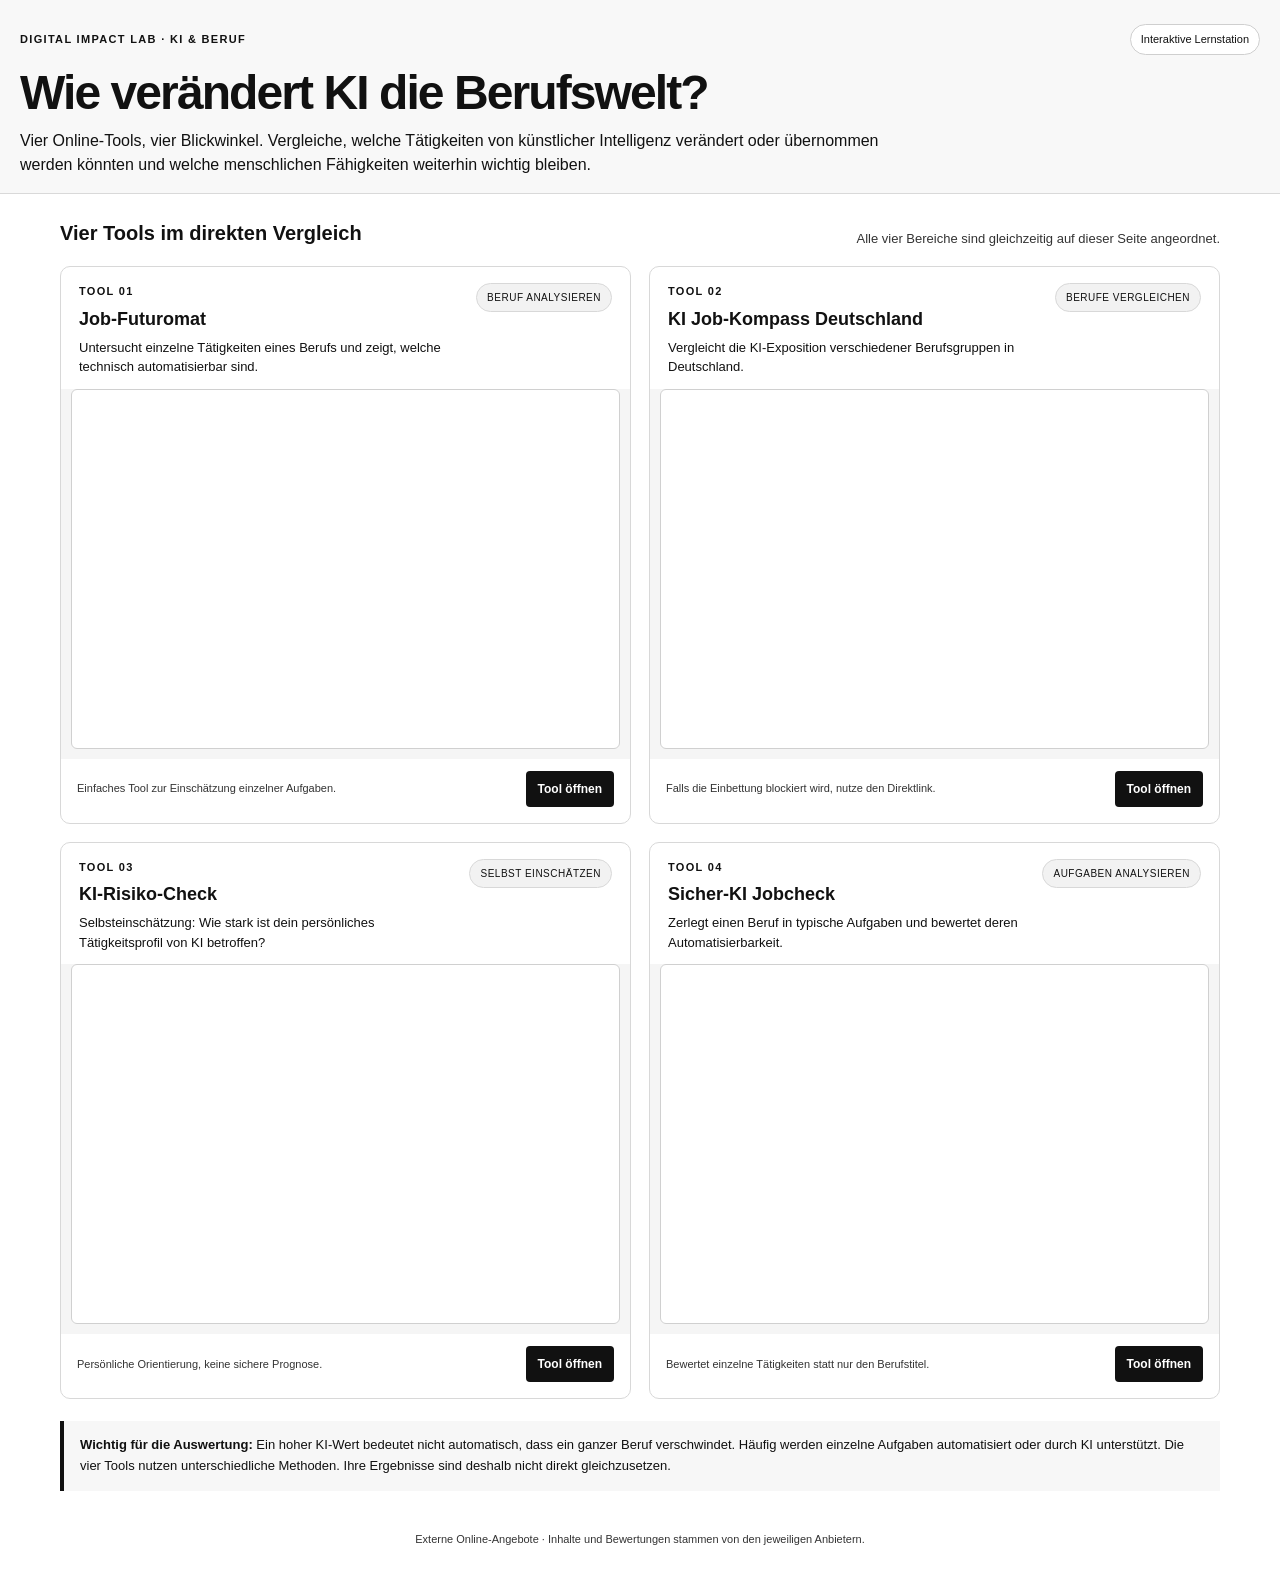
==== index.html @ 167a8e3b "Prototyp-Umsetzung Basic Umsetzung des Prototypen aber ohne Design und erste Einrichtung des Repo." ====
<!DOCTYPE html>
<html lang="de">
<head>
  <meta charset="UTF-8">
  <meta name="viewport" content="width=device-width, initial-scale=1.0">
  <meta name="description" content="KI-Risiko-Check: Vier Perspektiven auf KI und Berufe">
  <title>KI & Beruf – Vier Perspektiven</title>
  <link rel="stylesheet" href="css/style.css">
</head>
<body>
  <header>
    <div class="topline">
      <div class="brand">Digital Impact Lab · KI & Beruf</div>
      <div class="tag">Interaktive Lernstation</div>
    </div>

    <h1>Wie verändert KI die Berufswelt?</h1>

    <p class="intro">
      Vier Online-Tools, vier Blickwinkel. Vergleiche, welche Tätigkeiten
      von künstlicher Intelligenz verändert oder übernommen werden könnten
      und welche menschlichen Fähigkeiten weiterhin wichtig bleiben.
    </p>
  </header>

  <main>
    <div class="section-head">
      <h2>Vier Tools im direkten Vergleich</h2>
      <p>Alle vier Bereiche sind gleichzeitig auf dieser Seite angeordnet.</p>
    </div>

    <section class="grid">
      <article class="tool">
        <div class="tool-head">
          <div>
            <div class="tool-num">TOOL 01</div>
            <h3>Job-Futuromat</h3>
            <p class="desc">
              Untersucht einzelne Tätigkeiten eines Berufs und zeigt, welche
              technisch automatisierbar sind.
            </p>
          </div>
          <span class="pill">Beruf analysieren</span>
        </div>

        <div class="frame-wrap">
          <iframe
            src="https://job-futuromat.iab.de/"
            title="Job-Futuromat"
            loading="lazy">
          </iframe>
        </div>

        <div class="tool-foot">
          <span class="hint">Einfaches Tool zur Einschätzung einzelner Aufgaben.</span>
          <a class="open" href="https://job-futuromat.iab.de/" target="_blank" rel="noopener noreferrer">
            Tool öffnen
          </a>
        </div>
      </article>

      <article class="tool">
        <div class="tool-head">
          <div>
            <div class="tool-num">TOOL 02</div>
            <h3>KI Job-Kompass Deutschland</h3>
            <p class="desc">
              Vergleicht die KI-Exposition verschiedener Berufsgruppen in Deutschland.
            </p>
          </div>
          <span class="pill">Berufe vergleichen</span>
        </div>

        <div class="frame-wrap">
          <iframe
            src="https://jobkompass.bewegt.ai/"
            title="KI Job-Kompass Deutschland"
            loading="lazy">
          </iframe>
        </div>

        <div class="tool-foot">
          <span class="hint">Falls die Einbettung blockiert wird, nutze den Direktlink.</span>
          <a class="open" href="https://jobkompass.bewegt.ai/" target="_blank" rel="noopener noreferrer">
            Tool öffnen
          </a>
        </div>
      </article>

      <article class="tool">
        <div class="tool-head">
          <div>
            <div class="tool-num">TOOL 03</div>
            <h3>KI-Risiko-Check</h3>
            <p class="desc">
              Selbsteinschätzung: Wie stark ist dein persönliches Tätigkeitsprofil
              von KI betroffen?
            </p>
          </div>
          <span class="pill">Selbst einschätzen</span>
        </div>

        <div class="frame-wrap">
          <iframe
            src="https://www.profiling-institut.de/ki-und-beruf/ki-risiko-check/"
            title="KI-Risiko-Check"
            loading="lazy">
          </iframe>
        </div>

        <div class="tool-foot">
          <span class="hint">Persönliche Orientierung, keine sichere Prognose.</span>
          <a class="open" href="https://www.profiling-institut.de/ki-und-beruf/ki-risiko-check/" target="_blank" rel="noopener noreferrer">
            Tool öffnen
          </a>
        </div>
      </article>

      <article class="tool">
        <div class="tool-head">
          <div>
            <div class="tool-num">TOOL 04</div>
            <h3>Sicher-KI Jobcheck</h3>
            <p class="desc">
              Zerlegt einen Beruf in typische Aufgaben und bewertet deren Automatisierbarkeit.
            </p>
          </div>
          <span class="pill">Aufgaben analysieren</span>
        </div>

        <div class="frame-wrap">
          <iframe
            src="https://sicher-ki.de/ki-jobcheck"
            title="Sicher-KI Jobcheck"
            loading="lazy">
          </iframe>
        </div>

        <div class="tool-foot">
          <span class="hint">Bewertet einzelne Tätigkeiten statt nur den Berufstitel.</span>
          <a class="open" href="https://sicher-ki.de/ki-jobcheck" target="_blank" rel="noopener noreferrer">
            Tool öffnen
          </a>
        </div>
      </article>
    </section>

    <aside class="note">
      <strong>Wichtig für die Auswertung:</strong>
      Ein hoher KI-Wert bedeutet nicht automatisch, dass ein ganzer Beruf verschwindet.
      Häufig werden einzelne Aufgaben automatisiert oder durch KI unterstützt. Die vier Tools
      nutzen unterschiedliche Methoden. Ihre Ergebnisse sind deshalb nicht direkt gleichzusetzen.
    </aside>
  </main>

  <footer>
    Externe Online-Angebote · Inhalte und Bewertungen stammen von den jeweiligen Anbietern.
  </footer>
</body>
</html>
---- css/style.css ----
* {
  box-sizing: border-box;
}

body {
  margin: 0;
  font-family: Arial, Helvetica, sans-serif;
  background: #ffffff;
  color: #111111;
  line-height: 1.5;
}

header {
  padding: 24px 20px 16px;
  border-bottom: 1px solid #d9d9d9;
  background: #f8f8f8;
}

.topline {
  display: flex;
  justify-content: space-between;
  align-items: center;
  gap: 12px;
  margin-bottom: 12px;
  flex-wrap: wrap;
}

.brand {
  font-size: 11px;
  letter-spacing: 0.12em;
  text-transform: uppercase;
  color: #111111;
  font-weight: 700;
}

.tag {
  border: 1px solid #cfcfcf;
  border-radius: 999px;
  padding: 6px 10px;
  font-size: 11px;
  background: #ffffff;
}

h1 {
  margin: 0 0 10px;
  font-size: clamp(28px, 4vw, 48px);
  line-height: 1.1;
  letter-spacing: -0.04em;
}

.intro {
  margin: 0;
  max-width: 900px;
  font-size: 16px;
  line-height: 1.5;
}

main {
  max-width: 1200px;
  margin: 0 auto;
  padding: 24px 20px 40px;
}

.section-head {
  display: flex;
  justify-content: space-between;
  align-items: end;
  gap: 12px;
  margin-bottom: 18px;
  flex-wrap: wrap;
}

.section-head h2 {
  margin: 0;
  font-size: 20px;
}

.section-head p {
  margin: 0;
  font-size: 13px;
  color: #333333;
}

.grid {
  display: grid;
  grid-template-columns: repeat(2, minmax(0, 1fr));
  gap: 18px;
}

.tool {
  background: #ffffff;
  border: 1px solid #d8d8d8;
  border-radius: 10px;
  overflow: hidden;
  display: flex;
  flex-direction: column;
}

.tool-head {
  padding: 16px 18px 12px;
  display: flex;
  justify-content: space-between;
  gap: 12px;
  align-items: flex-start;
}

.tool-num {
  font-size: 11px;
  letter-spacing: 0.12em;
  font-weight: 700;
}

h3 {
  margin: 6px 0 5px;
  font-size: 18px;
}

.desc {
  margin: 0;
  font-size: 13px;
  line-height: 1.5;
}

.pill {
  background: #f2f2f2;
  border: 1px solid #d8d8d8;
  border-radius: 999px;
  padding: 6px 10px;
  font-size: 10px;
  text-transform: uppercase;
  letter-spacing: 0.05em;
  white-space: nowrap;
}

.frame-wrap {
  background: #f5f5f5;
  padding: 0 10px 10px;
}

iframe {
  display: block;
  width: 100%;
  height: 360px;
  border: 1px solid #d0d0d0;
  border-radius: 6px;
  background: #ffffff;
}

.tool-foot {
  display: flex;
  justify-content: space-between;
  align-items: center;
  gap: 12px;
  padding: 12px 16px 16px;
}

.hint {
  font-size: 11px;
  line-height: 1.4;
  color: #333333;
}

.open {
  display: inline-flex;
  justify-content: center;
  align-items: center;
  background: #111111;
  color: #ffffff;
  text-decoration: none;
  border-radius: 4px;
  padding: 9px 12px;
  font-size: 12px;
  font-weight: 700;
  white-space: nowrap;
}

.open:hover {
  background: #333333;
}

.note {
  margin-top: 22px;
  padding: 14px 16px;
  border-left: 4px solid #111111;
  background: #f7f7f7;
  font-size: 13px;
  line-height: 1.6;
}

.note strong {
  font-size: 13px;
}

footer {
  padding: 0 20px 24px;
  text-align: center;
  color: #333333;
  font-size: 11px;
}

@media (max-width: 850px) {
  .grid {
    grid-template-columns: 1fr;
  }

  .tool-foot {
    flex-direction: column;
    align-items: flex-start;
  }

  iframe {
    height: 320px;
  }
}
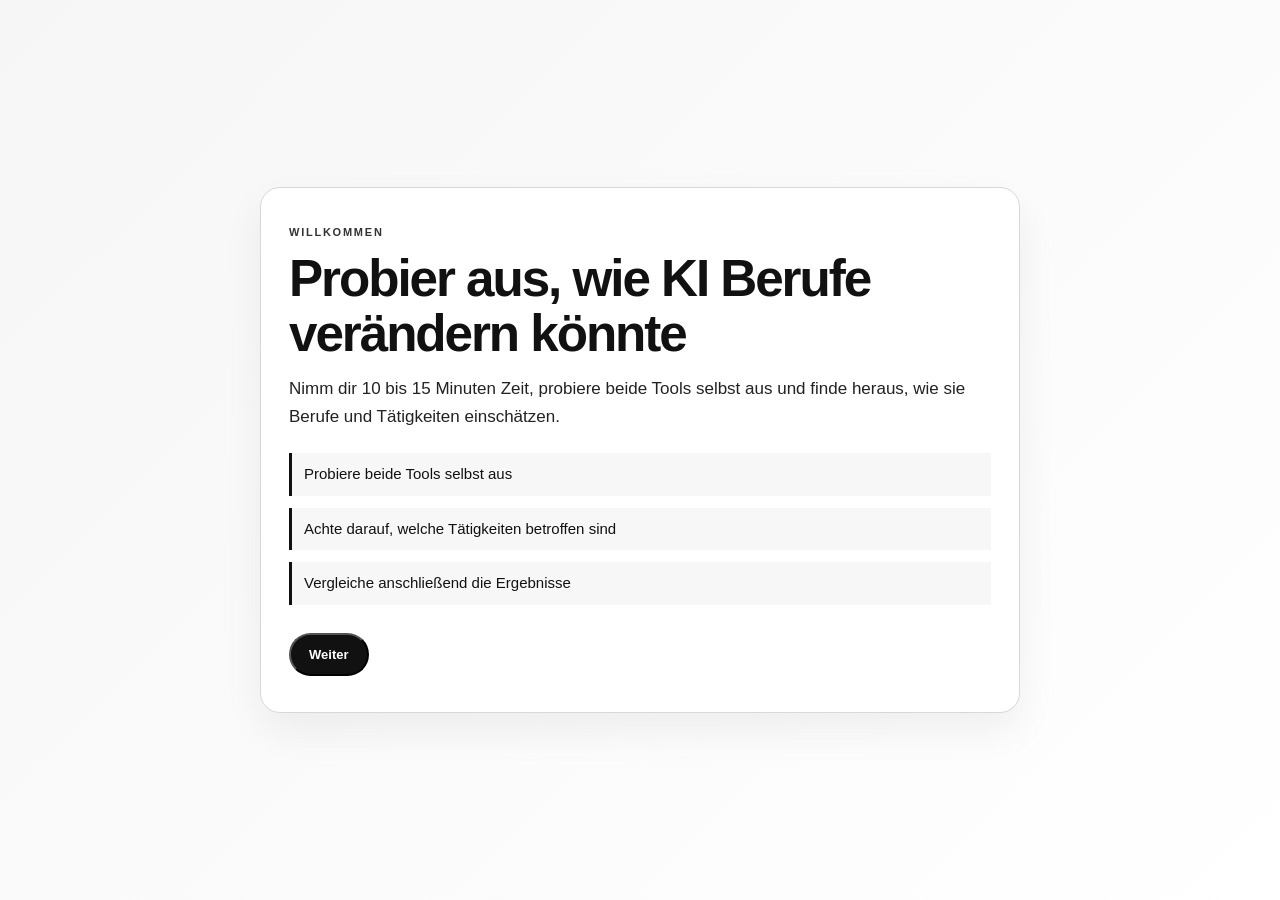
==== commit cc4f67bd: "Add landing page, two-tool flow and styles Revamp UI from a four-tool layout to a guided three-step " ====
--- a/index.html
+++ b/index.html
@@ -1,161 +1,218 @@
-
 <!DOCTYPE html>
 <html lang="de">
 <head>
   <meta charset="UTF-8">
   <meta name="viewport" content="width=device-width, initial-scale=1.0">
-  <meta name="description" content="KI-Risiko-Check: Vier Perspektiven auf KI und Berufe">
-  <title>KI & Beruf – Vier Perspektiven</title>
+  <meta name="description" content="KI-Risiko-Check: Zwei Perspektiven auf KI und Berufe">
+  <title>KI & Beruf – Zwei Perspektiven</title>
   <link rel="stylesheet" href="css/style.css">
 </head>
 <body>
-  <header>
-    <div class="topline">
-      <div class="brand">Digital Impact Lab · KI & Beruf</div>
-      <div class="tag">Interaktive Lernstation</div>
+  <div class="landing-screen" id="landing-screen">
+    <div class="landing-card">
+      <p class="eyebrow">Willkommen</p>
+      <h1>Probier aus, wie KI Berufe verändern könnte</h1>
+      <p class="intro">Nimm dir 10 bis 15 Minuten Zeit, probiere beide Tools selbst aus und finde heraus, wie sie Berufe und Tätigkeiten einschätzen.</p>
+
+      <div class="landing-points">
+        <div>Probiere beide Tools selbst aus</div>
+        <div>Achte darauf, welche Tätigkeiten betroffen sind</div>
+        <div>Vergleiche anschließend die Ergebnisse</div>
+      </div>
+
+      <button class="primary" id="enter-tools" type="button">Weiter</button>
     </div>
-
-    <h1>Wie verändert KI die Berufswelt?</h1>
-
-    <p class="intro">
-      Vier Online-Tools, vier Blickwinkel. Vergleiche, welche Tätigkeiten
-      von künstlicher Intelligenz verändert oder übernommen werden könnten
-      und welche menschlichen Fähigkeiten weiterhin wichtig bleiben.
-    </p>
-  </header>
-
-  <main>
-    <div class="section-head">
-      <h2>Vier Tools im direkten Vergleich</h2>
-      <p>Alle vier Bereiche sind gleichzeitig auf dieser Seite angeordnet.</p>
-    </div>
-
-    <section class="grid">
-      <article class="tool">
-        <div class="tool-head">
-          <div>
-            <div class="tool-num">TOOL 01</div>
-            <h3>Job-Futuromat</h3>
-            <p class="desc">
-              Untersucht einzelne Tätigkeiten eines Berufs und zeigt, welche
-              technisch automatisierbar sind.
-            </p>
-          </div>
-          <span class="pill">Beruf analysieren</span>
+  </div>
+
+  <div class="tool-page hidden" id="tool-page">
+    <header class="hero">
+      <div class="topline">
+        <div class="brand">Digital Impact Lab · KI & Beruf</div>
+        <div class="tag">Interaktive Lernstation</div>
+      </div>
+
+      <div class="welcome-wrap">
+        <div class="welcome-copy">
+          <p class="eyebrow">Übersicht</p>
+          <h2>Wie verändert KI die Berufswelt?</h2>
+          <p class="intro">Nimm dir 10 bis 15 Minuten Zeit, probiere beide Tools selbst aus und finde heraus, wie sie Berufe und Tätigkeiten einschätzen.</p>
         </div>
-
-        <div class="frame-wrap">
-          <iframe
-            src="https://job-futuromat.iab.de/"
-            title="Job-Futuromat"
-            loading="lazy">
-          </iframe>
+      </div>
+    </header>
+
+    <main id="tools">
+      <div class="section-head">
+        <h2>Zwei Tools im direkten Vergleich</h2>
+        <p>Beide Bereiche sind gleichzeitig auf dieser Seite angeordnet.</p>
+      </div>
+
+      <section class="phase-banner" aria-label="Recherche-Phase">
+        <p class="eyebrow">Phase 2 · Recherche</p>
+        <h2>Probiere beide Tools 10–15 Minuten lang selbst aus.</h2>
+        <p>Untersuche möglichst denselben Beruf in beiden Tools. Notiere, welche Tätigkeiten oder Fähigkeiten genannt werden und wie die Einschätzungen ausfallen.</p>
+      </section>
+      <section class="grid two-cols">
+<article class="tool">
+          <div class="tool-head">
+            <div>
+              <div class="tool-num">TOOL 01</div>
+              <h3>Ersetzt KI meinen Job?</h3>
+              <p class="desc">
+                Prüft, wie stark einzelne Berufe und Fähigkeiten von KI betroffen sein könnten.
+              </p>
+            </div>
+            <span class="pill">Berufsrisiko prüfen</span>
+          </div>
+
+          <div class="frame-wrap">
+            <iframe
+              src="https://ersetzt-ki-meinen-job.de/"
+              title="Ersetzt KI meinen Job?"
+              loading="lazy">
+            </iframe>
+          </div>
+
+          <div class="tool-foot">
+            <span class="hint">Die Einschätzung ist eine Orientierung, keine sichere Vorhersage.</span>
+            <a class="open" href="https://ersetzt-ki-meinen-job.de/" target="_blank" rel="noopener noreferrer">
+              Tool öffnen
+            </a>
+          </div>
+        </article>
+
+        <article class="tool">
+          <div class="tool-head">
+            <div>
+              <div class="tool-num">TOOL 02</div>
+              <h3>KI Job-Kompass Deutschland</h3>
+              <p class="desc">
+                Vergleicht die KI-Exposition verschiedener Berufsgruppen in Deutschland.
+              </p>
+            </div>
+            <span class="pill">Berufe vergleichen</span>
+          </div>
+
+          <div class="frame-wrap">
+            <iframe
+              src="https://jobkompass.bewegt.ai/"
+              title="KI Job-Kompass Deutschland"
+              loading="lazy">
+            </iframe>
+          </div>
+
+          <div class="tool-foot">
+            <span class="hint">Vergleicht Berufe direkt im eingebetteten Jobkompass.</span>
+            <a class="open" href="https://jobkompass.bewegt.ai/" target="_blank" rel="noopener noreferrer">
+              Tool öffnen
+            </a>
+          </div>
+        </article>
+      </section>
+
+      <aside class="note">
+        <strong>Wichtig für die Auswertung:</strong>
+        Ein hoher KI-Wert bedeutet nicht automatisch, dass ein ganzer Beruf verschwindet.
+        Häufig werden einzelne Aufgaben automatisiert oder durch KI unterstützt. Die beiden Tools
+        nutzen unterschiedliche Methoden. Ihre Ergebnisse sind deshalb nicht direkt gleichzusetzen.
+      </aside>
+
+      <section class="confirm-step" aria-labelledby="confirm-title">
+        <h2 id="confirm-title">Fertig mit den Tools?</h2>
+        <label class="confirm-label" for="task-complete">
+          <input class="confirm-checkbox" id="task-complete" type="checkbox">
+          <span>Ich habe beide Tools ausprobiert und möchte meine Ergebnisse vergleichen.</span>
+        </label>
+        <button class="primary" id="go-to-evaluation" type="button" disabled>Weiter zur Auswertung</button>
+      </section>
+    </main>
+
+    <footer>
+      Externe Online-Angebote · Inhalte und Bewertungen stammen von den jeweiligen Anbietern.
+    </footer>
+  </div>
+
+  <div class="tool-page hidden" id="evaluation-screen">
+    <header class="hero">
+      <div class="topline">
+        <div class="brand">Digital Impact Lab · KI & Beruf</div>
+        <div class="tag">Auswertung</div>
+      </div>
+      <h1>Deine Auswertung</h1>
+      <p class="intro">Nimm dir 10 bis 15 Minuten Zeit, probiere beide Tools selbst aus und finde heraus, wie sie Berufe und Tätigkeiten einschätzen.</p>
+    </header>
+        <main>
+      <section class="results-entry" aria-labelledby="results-title">
+        <h2 id="results-title">Phase 3 · Ergebnisse vergleichen</h2>
+        <p>Trage die Ergebnisse für denselben Beruf aus beiden Tools ein.</p>
+        <div class="result-fields">
+          <label for="result-tool-one">Ergebnis „Ersetzt KI meinen Job?“</label>
+          <textarea id="result-tool-one" rows="4" placeholder="Welche Einschätzung und Begründung zeigt das Tool?"></textarea>
+          <label for="result-tool-two">Ergebnis „KI Job-Kompass Deutschland“</label>
+          <textarea id="result-tool-two" rows="4" placeholder="Welche Einschätzung zeigt der Jobkompass?"></textarea>
         </div>
-
-        <div class="tool-foot">
-          <span class="hint">Einfaches Tool zur Einschätzung einzelner Aufgaben.</span>
-          <a class="open" href="https://job-futuromat.iab.de/" target="_blank" rel="noopener noreferrer">
-            Tool öffnen
-          </a>
-        </div>
-      </article>
-
-      <article class="tool">
-        <div class="tool-head">
-          <div>
-            <div class="tool-num">TOOL 02</div>
-            <h3>KI Job-Kompass Deutschland</h3>
-            <p class="desc">
-              Vergleicht die KI-Exposition verschiedener Berufsgruppen in Deutschland.
-            </p>
-          </div>
-          <span class="pill">Berufe vergleichen</span>
-        </div>
-
-        <div class="frame-wrap">
-          <iframe
-            src="https://jobkompass.bewegt.ai/"
-            title="KI Job-Kompass Deutschland"
-            loading="lazy">
-          </iframe>
-        </div>
-
-        <div class="tool-foot">
-          <span class="hint">Falls die Einbettung blockiert wird, nutze den Direktlink.</span>
-          <a class="open" href="https://jobkompass.bewegt.ai/" target="_blank" rel="noopener noreferrer">
-            Tool öffnen
-          </a>
-        </div>
-      </article>
-
-      <article class="tool">
-        <div class="tool-head">
-          <div>
-            <div class="tool-num">TOOL 03</div>
-            <h3>KI-Risiko-Check</h3>
-            <p class="desc">
-              Selbsteinschätzung: Wie stark ist dein persönliches Tätigkeitsprofil
-              von KI betroffen?
-            </p>
-          </div>
-          <span class="pill">Selbst einschätzen</span>
-        </div>
-
-        <div class="frame-wrap">
-          <iframe
-            src="https://www.profiling-institut.de/ki-und-beruf/ki-risiko-check/"
-            title="KI-Risiko-Check"
-            loading="lazy">
-          </iframe>
-        </div>
-
-        <div class="tool-foot">
-          <span class="hint">Persönliche Orientierung, keine sichere Prognose.</span>
-          <a class="open" href="https://www.profiling-institut.de/ki-und-beruf/ki-risiko-check/" target="_blank" rel="noopener noreferrer">
-            Tool öffnen
-          </a>
-        </div>
-      </article>
-
-      <article class="tool">
-        <div class="tool-head">
-          <div>
-            <div class="tool-num">TOOL 04</div>
-            <h3>Sicher-KI Jobcheck</h3>
-            <p class="desc">
-              Zerlegt einen Beruf in typische Aufgaben und bewertet deren Automatisierbarkeit.
-            </p>
-          </div>
-          <span class="pill">Aufgaben analysieren</span>
-        </div>
-
-        <div class="frame-wrap">
-          <iframe
-            src="https://sicher-ki.de/ki-jobcheck"
-            title="Sicher-KI Jobcheck"
-            loading="lazy">
-          </iframe>
-        </div>
-
-        <div class="tool-foot">
-          <span class="hint">Bewertet einzelne Tätigkeiten statt nur den Berufstitel.</span>
-          <a class="open" href="https://sicher-ki.de/ki-jobcheck" target="_blank" rel="noopener noreferrer">
-            Tool öffnen
-          </a>
-        </div>
-      </article>
-    </section>
-
-    <aside class="note">
-      <strong>Wichtig für die Auswertung:</strong>
-      Ein hoher KI-Wert bedeutet nicht automatisch, dass ein ganzer Beruf verschwindet.
-      Häufig werden einzelne Aufgaben automatisiert oder durch KI unterstützt. Die vier Tools
-      nutzen unterschiedliche Methoden. Ihre Ergebnisse sind deshalb nicht direkt gleichzusetzen.
-    </aside>
-  </main>
-
-  <footer>
-    Externe Online-Angebote · Inhalte und Bewertungen stammen von den jeweiligen Anbietern.
-  </footer>
+        <label class="reflection-label" for="result-comparison">Was ist ähnlich, was unterscheidet sich? Welche Gründe könnte es für die Unterschiede geben?</label>
+        <textarea id="result-comparison" rows="4" placeholder="Vergleiche die Ergebnisse und hinterfrage die Bewertungsmethoden."></textarea>
+        <button class="primary" id="show-conclusion" type="button" disabled>Weiter zum Fazit</button>
+      </section>
+
+      <section class="conclusion hidden" id="conclusion" aria-labelledby="conclusion-title">
+        <p class="eyebrow">Phase 4 · Fazit</p>
+        <h2 id="conclusion-title">Ein Beruf besteht aus vielen verschiedenen Tätigkeiten.</h2>
+        <p>KI kann einzelne Aufgaben verändern oder automatisieren, ohne dass gleich der ganze Beruf wegfällt. Verschiedene Tools können zu unterschiedlichen Einschätzungen kommen, weil sie Berufe und Tätigkeiten mit unterschiedlichen Methoden bewerten. Deshalb lohnt es sich, Ergebnisse zu vergleichen und kritisch zu hinterfragen.</p>
+        <h3>Das nimmst du mit</h3>
+        <ul>
+          <li>Unterscheide zwischen der Automatisierung einzelner Tätigkeiten und dem Wegfall eines ganzen Berufs.</li>
+          <li>Vergleiche Ergebnisse verschiedener Bewertungsmethoden und frage, wie sie zustande kommen.</li>
+          <li>Verstehe KI-Einschätzungen als Orientierung, nicht als sichere Vorhersage.</li>
+        </ul>
+      </section>
+      <button class="primary" id="back-to-tools" type="button">Zurück zu den Tools</button>
+    </main>
+  </div>
+  <script>
+    const landingScreen = document.getElementById('landing-screen');
+    const toolPage = document.getElementById('tool-page');
+    const enterTools = document.getElementById('enter-tools');
+    const taskComplete = document.getElementById('task-complete');
+    const goToEvaluation = document.getElementById('go-to-evaluation');
+    const evaluationScreen = document.getElementById('evaluation-screen');
+    const backToTools = document.getElementById('back-to-tools');
+    const resultInputs = ['result-tool-one', 'result-tool-two', 'result-comparison'].map(id => document.getElementById(id));
+    const showConclusion = document.getElementById('show-conclusion');
+    const conclusion = document.getElementById('conclusion');
+
+    enterTools.addEventListener('click', () => {
+      landingScreen.classList.add('hidden');
+      toolPage.classList.remove('hidden');
+      window.scrollTo({ top: 0, behavior: 'smooth' });
+    });
+
+    taskComplete.addEventListener('change', () => {
+      goToEvaluation.disabled = !taskComplete.checked;
+    });
+
+    goToEvaluation.addEventListener('click', () => {
+      toolPage.classList.add('hidden');
+      evaluationScreen.classList.remove('hidden');
+      window.scrollTo({ top: 0, behavior: 'smooth' });
+    });
+
+    resultInputs.forEach(input => {
+      input.addEventListener('input', () => {
+        showConclusion.disabled = !resultInputs.every(field => field.value.trim().length > 0);
+      });
+    });
+
+    showConclusion.addEventListener('click', () => {
+      document.querySelector('.results-entry').classList.add('hidden');
+      conclusion.classList.remove('hidden');
+      window.scrollTo({ top: 0, behavior: 'smooth' });
+    });
+    backToTools.addEventListener('click', () => {
+      evaluationScreen.classList.add('hidden');
+      toolPage.classList.remove('hidden');
+      window.scrollTo({ top: 0, behavior: 'smooth' });
+    });
+  </script>
 </body>
 </html>
--- a/css/style.css
+++ b/css/style.css
@@ -8,13 +8,49 @@
   font-family: Arial, Helvetica, sans-serif;
   background: #ffffff;
   color: #111111;
+  line-height: 1.5;
+}
+
+.hidden {
+  display: none !important;
+}
+
+.landing-screen {
+  min-height: 100vh;
+  display: grid;
+  place-items: center;
+  padding: 24px;
+  background: linear-gradient(135deg, #f6f6f6 0%, #ffffff 100%);
+}
+
+.landing-card {
+  max-width: 760px;
+  width: 100%;
+  background: #ffffff;
+  border: 1px solid #d8d8d8;
+  border-radius: 20px;
+  padding: 36px 28px;
+  box-shadow: 0 18px 40px rgba(17, 17, 17, 0.06);
+}
+
+.landing-points {
+  display: grid;
+  gap: 12px;
+  margin: 22px 0 28px;
+}
+
+.landing-points div {
+  border-left: 3px solid #111111;
+  background: #f7f7f7;
+  padding: 10px 12px;
+  font-size: 15px;
   line-height: 1.5;
 }
 
 header {
   padding: 24px 20px 16px;
   border-bottom: 1px solid #d9d9d9;
-  background: #f8f8f8;
+  background: linear-gradient(180deg, #f8f8f8 0%, #ffffff 100%);
 }
 
 .topline {
@@ -22,7 +58,7 @@
   justify-content: space-between;
   align-items: center;
   gap: 12px;
-  margin-bottom: 12px;
+  margin-bottom: 24px;
   flex-wrap: wrap;
 }
 
@@ -42,18 +78,90 @@
   background: #ffffff;
 }
 
+.hero {
+  max-width: 1200px;
+  margin: 0 auto;
+}
+
+.welcome-wrap {
+  display: grid;
+  grid-template-columns: 1.6fr 0.9fr;
+  gap: 24px;
+  align-items: stretch;
+}
+
+.welcome-copy {
+  padding: 8px 0;
+}
+
+.eyebrow {
+  margin: 0 0 10px;
+  font-size: 11px;
+  font-weight: 700;
+  letter-spacing: 0.16em;
+  text-transform: uppercase;
+  color: #333333;
+}
+
 h1 {
-  margin: 0 0 10px;
-  font-size: clamp(28px, 4vw, 48px);
-  line-height: 1.1;
+  margin: 0 0 14px;
+  font-size: clamp(32px, 4vw, 56px);
+  line-height: 1.08;
   letter-spacing: -0.04em;
+  max-width: 760px;
 }
 
 .intro {
   margin: 0;
-  max-width: 900px;
-  font-size: 16px;
-  line-height: 1.5;
+  max-width: 760px;
+  font-size: 17px;
+  line-height: 1.65;
+  color: #222222;
+}
+
+.cta-row {
+  margin-top: 20px;
+}
+
+.primary {
+  display: inline-flex;
+  justify-content: center;
+  align-items: center;
+  background: #111111;
+  color: #ffffff;
+  text-decoration: none;
+  border-radius: 999px;
+  padding: 12px 18px;
+  font-size: 13px;
+  font-weight: 700;
+}
+
+.primary:hover {
+  background: #333333;
+}
+
+.welcome-card {
+  border: 1px solid #d8d8d8;
+  border-radius: 16px;
+  background: #ffffff;
+  padding: 20px 20px 12px;
+  box-shadow: 0 10px 24px rgba(17, 17, 17, 0.04);
+}
+
+.welcome-card h2 {
+  margin: 0 0 12px;
+  font-size: 18px;
+}
+
+.welcome-card ul {
+  margin: 0;
+  padding-left: 18px;
+  color: #2c2c2c;
+  line-height: 1.7;
+}
+
+.welcome-card li + li {
+  margin-top: 8px;
 }
 
 main {
@@ -86,6 +194,10 @@
   display: grid;
   grid-template-columns: repeat(2, minmax(0, 1fr));
   gap: 18px;
+}
+
+.two-cols {
+  grid-template-columns: 1fr;
 }
 
 .tool {
@@ -138,10 +250,32 @@
   padding: 0 10px 10px;
 }
 
+.preview-panel {
+  display: flex;
+  flex-direction: column;
+  justify-content: center;
+  align-items: center;
+  gap: 12px;
+  width: 100%;
+  min-height: 520px;
+  padding: 20px;
+  border: 1px solid #d0d0d0;
+  border-radius: 6px;
+  background: linear-gradient(180deg, #fbfbfb 0%, #f4f4f4 100%);
+  text-align: center;
+}
+
+.preview-panel p {
+  margin: 0;
+  font-size: 14px;
+  line-height: 1.5;
+  color: #333333;
+}
+
 iframe {
   display: block;
   width: 100%;
-  height: 360px;
+  height: 520px;
   border: 1px solid #d0d0d0;
   border-radius: 6px;
   background: #ffffff;
@@ -200,6 +334,10 @@
 }
 
 @media (max-width: 850px) {
+  .welcome-wrap {
+    grid-template-columns: 1fr;
+  }
+
   .grid {
     grid-template-columns: 1fr;
   }
@@ -210,6 +348,113 @@
   }
 
   iframe {
-    height: 320px;
+    height: 440px;
   }
 }
+
+.confirm-step {
+  margin-top: 24px;
+  padding: 20px;
+  border: 1px solid #d8d8d8;
+  border-radius: 10px;
+  background: #ffffff;
+}
+
+.confirm-step h2 {
+  margin: 0 0 12px;
+  font-size: 20px;
+}
+
+.confirm-label {
+  display: flex;
+  align-items: flex-start;
+  gap: 10px;
+  margin: 0 0 16px;
+  font-size: 14px;
+  line-height: 1.5;
+  cursor: pointer;
+}
+
+.confirm-checkbox {
+  width: 18px;
+  height: 18px;
+  margin: 1px 0 0;
+  flex: 0 0 auto;
+  accent-color: #111111;
+}
+
+.primary:disabled,
+.primary:disabled:hover {
+  background: #777777;
+  cursor: not-allowed;
+  opacity: 0.65;
+}
+.phase-banner,
+.results-entry,
+.conclusion {
+  margin: 0 0 22px;
+  padding: 20px;
+  border: 1px solid #d8d8d8;
+  border-radius: 10px;
+  background: #ffffff;
+}
+
+.phase-banner h2,
+.results-entry h2,
+.conclusion h2 {
+  margin: 0 0 8px;
+  font-size: 20px;
+}
+
+.phase-banner p,
+.results-entry p,
+.conclusion p {
+  margin: 0;
+  line-height: 1.6;
+}
+
+.phase-banner .eyebrow,
+.conclusion .eyebrow {
+  margin-bottom: 8px;
+}
+
+.result-fields {
+  display: grid;
+  gap: 8px;
+  margin: 18px 0;
+}
+
+.result-fields label,
+.reflection-label {
+  font-size: 14px;
+  font-weight: 700;
+}
+
+textarea {
+  width: 100%;
+  min-height: 100px;
+  padding: 12px;
+  border: 1px solid #cfcfcf;
+  border-radius: 6px;
+  font: inherit;
+  line-height: 1.5;
+  resize: vertical;
+}
+
+.reflection-label {
+  display: block;
+  margin: 0 0 8px;
+}
+
+.conclusion h3 {
+  margin: 18px 0 8px;
+}
+
+.conclusion ul {
+  margin: 0;
+  padding-left: 20px;
+}
+
+.conclusion li + li {
+  margin-top: 6px;
+}
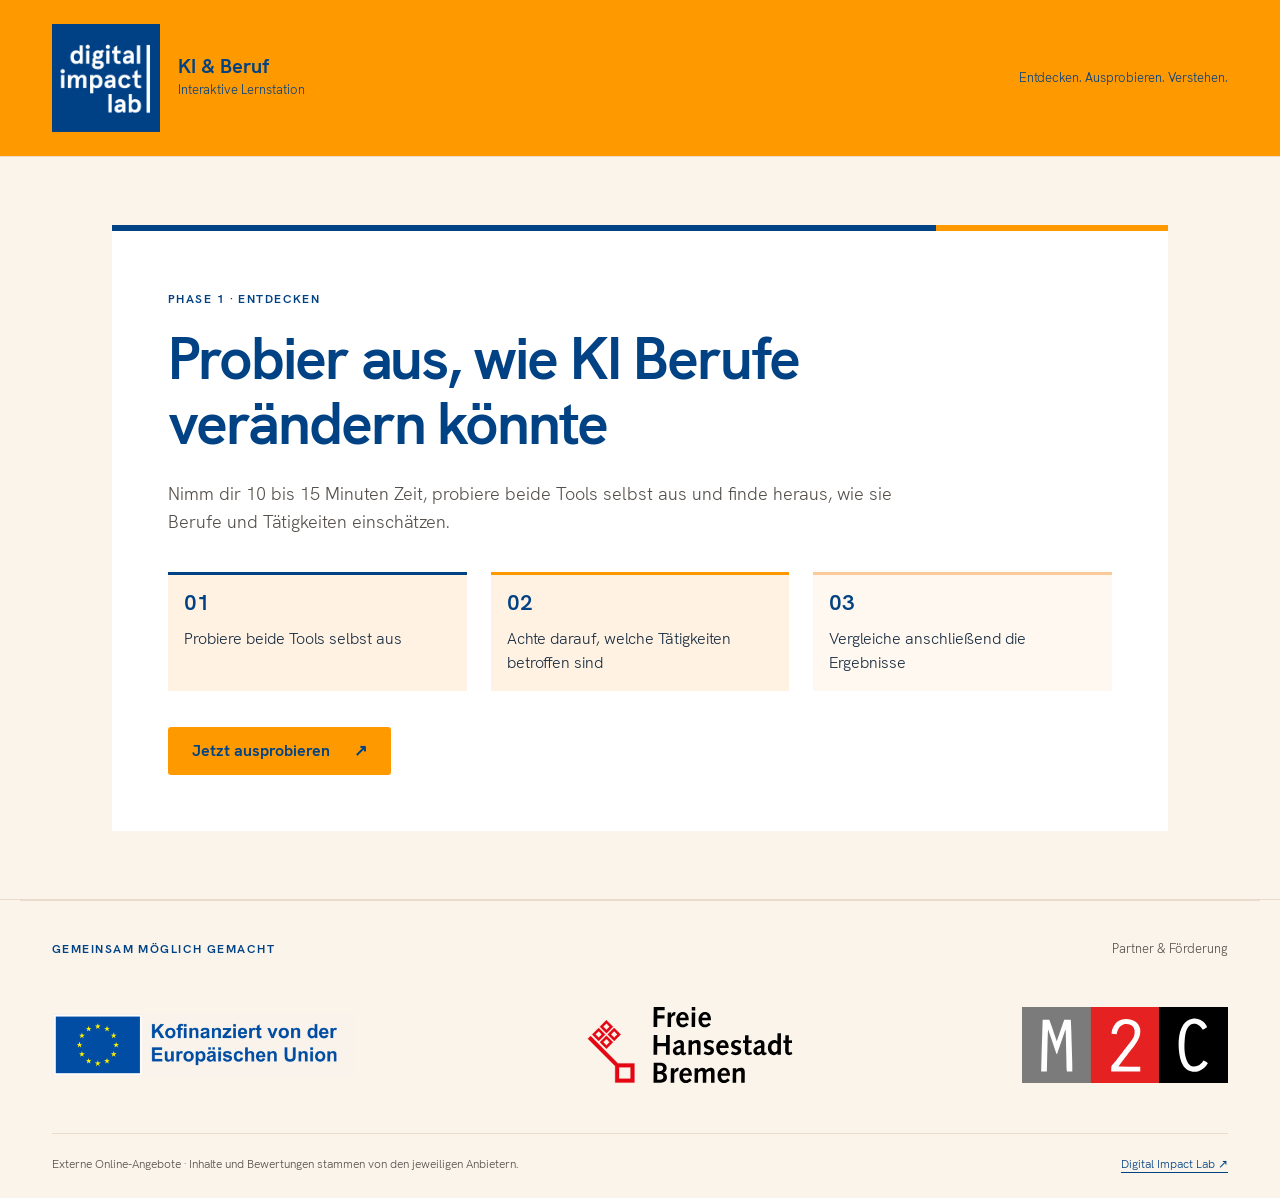
==== commit 87d8c322: "Css änderungen" ====
--- a/index.html
+++ b/index.html
@@ -8,9 +8,10 @@
   <link rel="stylesheet" href="css/style.css">
 </head>
 <body>
+  <div class="site-masthead"><a class="brand" href="https://impact-lab.eu/" target="_blank" rel="noopener noreferrer" aria-label="Digital Impact Lab – Website öffnen"><img src="assets/dil-logo.png" alt="Digital Impact Lab" width="108" height="108"><span>KI &amp; Beruf<small>Interaktive Lernstation</small></span></a><span class="station-label">Entdecken. Ausprobieren. Verstehen.</span></div>
   <div class="landing-screen" id="landing-screen">
     <div class="landing-card">
-      <p class="eyebrow">Willkommen</p>
+      <p class="eyebrow">Phase 1 · Entdecken</p>
       <h1>Probier aus, wie KI Berufe verändern könnte</h1>
       <p class="intro">Nimm dir 10 bis 15 Minuten Zeit, probiere beide Tools selbst aus und finde heraus, wie sie Berufe und Tätigkeiten einschätzen.</p>
 
@@ -20,14 +21,14 @@
         <div>Vergleiche anschließend die Ergebnisse</div>
       </div>
 
-      <button class="primary" id="enter-tools" type="button">Weiter</button>
+      <button class="primary" id="enter-tools" type="button">Jetzt ausprobieren <span aria-hidden="true">↗</span></button>
     </div>
   </div>
 
   <div class="tool-page hidden" id="tool-page">
     <header class="hero">
       <div class="topline">
-        <div class="brand">Digital Impact Lab · KI & Beruf</div>
+        <div class="section-brand">KI &amp; Beruf</div>
         <div class="tag">Interaktive Lernstation</div>
       </div>
 
@@ -43,7 +44,7 @@
     <main id="tools">
       <div class="section-head">
         <h2>Zwei Tools im direkten Vergleich</h2>
-        <p>Beide Bereiche sind gleichzeitig auf dieser Seite angeordnet.</p>
+        <p>Ein Beruf. Zwei Perspektiven. Deine Einsch?tzung.</p>
       </div>
 
       <section class="phase-banner" aria-label="Recherche-Phase">
@@ -126,15 +127,12 @@
       </section>
     </main>
 
-    <footer>
-      Externe Online-Angebote · Inhalte und Bewertungen stammen von den jeweiligen Anbietern.
-    </footer>
   </div>
 
   <div class="tool-page hidden" id="evaluation-screen">
     <header class="hero">
       <div class="topline">
-        <div class="brand">Digital Impact Lab · KI & Beruf</div>
+        <div class="section-brand">KI &amp; Beruf</div>
         <div class="tag">Auswertung</div>
       </div>
       <h1>Deine Auswertung</h1>
@@ -169,6 +167,15 @@
       <button class="primary" id="back-to-tools" type="button">Zurück zu den Tools</button>
     </main>
   </div>
+  <footer class="site-footer">
+    <div class="partner-heading"><p class="eyebrow">Gemeinsam möglich gemacht</p><span>Partner &amp; Förderung</span></div>
+    <div class="partner-logos" aria-label="Partner und Förderung">
+      <img class="partner-eu" src="assets/eu-kofinanzierung.png" alt="Kofinanziert von der Europäischen Union" width="1024" height="215">
+      <img class="partner-bremen" src="assets/bremen.svg" alt="Freie Hansestadt Bremen" width="223" height="80">
+      <img class="partner-m2c" src="assets/m2c.svg" alt="m2c – Institut für angewandte Medienforschung" width="206" height="80">
+    </div>
+    <div class="footer-bottom"><span>Externe Online-Angebote · Inhalte und Bewertungen stammen von den jeweiligen Anbietern.</span><a href="https://impact-lab.eu/" target="_blank" rel="noopener noreferrer">Digital Impact Lab ↗</a></div>
+  </footer>
   <script>
     const landingScreen = document.getElementById('landing-screen');
     const toolPage = document.getElementById('tool-page');
--- a/css/style.css
+++ b/css/style.css
@@ -1,460 +1,91 @@
-
-* {
-  box-sizing: border-box;
-}
-
-body {
-  margin: 0;
-  font-family: Arial, Helvetica, sans-serif;
-  background: #ffffff;
-  color: #111111;
-  line-height: 1.5;
-}
-
-.hidden {
-  display: none !important;
-}
-
-.landing-screen {
-  min-height: 100vh;
-  display: grid;
-  place-items: center;
-  padding: 24px;
-  background: linear-gradient(135deg, #f6f6f6 0%, #ffffff 100%);
-}
-
-.landing-card {
-  max-width: 760px;
-  width: 100%;
-  background: #ffffff;
-  border: 1px solid #d8d8d8;
-  border-radius: 20px;
-  padding: 36px 28px;
-  box-shadow: 0 18px 40px rgba(17, 17, 17, 0.06);
-}
-
-.landing-points {
-  display: grid;
-  gap: 12px;
-  margin: 22px 0 28px;
-}
-
-.landing-points div {
-  border-left: 3px solid #111111;
-  background: #f7f7f7;
-  padding: 10px 12px;
-  font-size: 15px;
-  line-height: 1.5;
-}
-
-header {
-  padding: 24px 20px 16px;
-  border-bottom: 1px solid #d9d9d9;
-  background: linear-gradient(180deg, #f8f8f8 0%, #ffffff 100%);
-}
-
-.topline {
-  display: flex;
-  justify-content: space-between;
-  align-items: center;
-  gap: 12px;
-  margin-bottom: 24px;
-  flex-wrap: wrap;
-}
-
-.brand {
-  font-size: 11px;
-  letter-spacing: 0.12em;
-  text-transform: uppercase;
-  color: #111111;
-  font-weight: 700;
-}
-
-.tag {
-  border: 1px solid #cfcfcf;
-  border-radius: 999px;
-  padding: 6px 10px;
-  font-size: 11px;
-  background: #ffffff;
-}
-
-.hero {
-  max-width: 1200px;
-  margin: 0 auto;
-}
-
-.welcome-wrap {
-  display: grid;
-  grid-template-columns: 1.6fr 0.9fr;
-  gap: 24px;
-  align-items: stretch;
-}
-
-.welcome-copy {
-  padding: 8px 0;
-}
-
-.eyebrow {
-  margin: 0 0 10px;
-  font-size: 11px;
-  font-weight: 700;
-  letter-spacing: 0.16em;
-  text-transform: uppercase;
-  color: #333333;
-}
-
-h1 {
-  margin: 0 0 14px;
-  font-size: clamp(32px, 4vw, 56px);
-  line-height: 1.08;
-  letter-spacing: -0.04em;
-  max-width: 760px;
-}
-
-.intro {
-  margin: 0;
-  max-width: 760px;
-  font-size: 17px;
-  line-height: 1.65;
-  color: #222222;
-}
-
-.cta-row {
-  margin-top: 20px;
-}
-
-.primary {
-  display: inline-flex;
-  justify-content: center;
-  align-items: center;
-  background: #111111;
-  color: #ffffff;
-  text-decoration: none;
-  border-radius: 999px;
-  padding: 12px 18px;
-  font-size: 13px;
-  font-weight: 700;
-}
-
-.primary:hover {
-  background: #333333;
-}
-
-.welcome-card {
-  border: 1px solid #d8d8d8;
-  border-radius: 16px;
-  background: #ffffff;
-  padding: 20px 20px 12px;
-  box-shadow: 0 10px 24px rgba(17, 17, 17, 0.04);
-}
-
-.welcome-card h2 {
-  margin: 0 0 12px;
-  font-size: 18px;
-}
-
-.welcome-card ul {
-  margin: 0;
-  padding-left: 18px;
-  color: #2c2c2c;
-  line-height: 1.7;
-}
-
-.welcome-card li + li {
-  margin-top: 8px;
-}
-
-main {
-  max-width: 1200px;
-  margin: 0 auto;
-  padding: 24px 20px 40px;
-}
-
-.section-head {
-  display: flex;
-  justify-content: space-between;
-  align-items: end;
-  gap: 12px;
-  margin-bottom: 18px;
-  flex-wrap: wrap;
-}
-
-.section-head h2 {
-  margin: 0;
-  font-size: 20px;
-}
-
-.section-head p {
-  margin: 0;
-  font-size: 13px;
-  color: #333333;
-}
-
-.grid {
-  display: grid;
-  grid-template-columns: repeat(2, minmax(0, 1fr));
-  gap: 18px;
-}
-
-.two-cols {
-  grid-template-columns: 1fr;
-}
-
-.tool {
-  background: #ffffff;
-  border: 1px solid #d8d8d8;
-  border-radius: 10px;
-  overflow: hidden;
-  display: flex;
-  flex-direction: column;
-}
-
-.tool-head {
-  padding: 16px 18px 12px;
-  display: flex;
-  justify-content: space-between;
-  gap: 12px;
-  align-items: flex-start;
-}
-
-.tool-num {
-  font-size: 11px;
-  letter-spacing: 0.12em;
-  font-weight: 700;
-}
-
-h3 {
-  margin: 6px 0 5px;
-  font-size: 18px;
-}
-
-.desc {
-  margin: 0;
-  font-size: 13px;
-  line-height: 1.5;
-}
-
-.pill {
-  background: #f2f2f2;
-  border: 1px solid #d8d8d8;
-  border-radius: 999px;
-  padding: 6px 10px;
-  font-size: 10px;
-  text-transform: uppercase;
-  letter-spacing: 0.05em;
-  white-space: nowrap;
-}
-
-.frame-wrap {
-  background: #f5f5f5;
-  padding: 0 10px 10px;
-}
-
-.preview-panel {
-  display: flex;
-  flex-direction: column;
-  justify-content: center;
-  align-items: center;
-  gap: 12px;
-  width: 100%;
-  min-height: 520px;
-  padding: 20px;
-  border: 1px solid #d0d0d0;
-  border-radius: 6px;
-  background: linear-gradient(180deg, #fbfbfb 0%, #f4f4f4 100%);
-  text-align: center;
-}
-
-.preview-panel p {
-  margin: 0;
-  font-size: 14px;
-  line-height: 1.5;
-  color: #333333;
-}
-
-iframe {
-  display: block;
-  width: 100%;
-  height: 520px;
-  border: 1px solid #d0d0d0;
-  border-radius: 6px;
-  background: #ffffff;
-}
-
-.tool-foot {
-  display: flex;
-  justify-content: space-between;
-  align-items: center;
-  gap: 12px;
-  padding: 12px 16px 16px;
-}
-
-.hint {
-  font-size: 11px;
-  line-height: 1.4;
-  color: #333333;
-}
-
-.open {
-  display: inline-flex;
-  justify-content: center;
-  align-items: center;
-  background: #111111;
-  color: #ffffff;
-  text-decoration: none;
-  border-radius: 4px;
-  padding: 9px 12px;
-  font-size: 12px;
-  font-weight: 700;
-  white-space: nowrap;
-}
-
-.open:hover {
-  background: #333333;
-}
-
-.note {
-  margin-top: 22px;
-  padding: 14px 16px;
-  border-left: 4px solid #111111;
-  background: #f7f7f7;
-  font-size: 13px;
-  line-height: 1.6;
-}
-
-.note strong {
-  font-size: 13px;
-}
-
-footer {
-  padding: 0 20px 24px;
-  text-align: center;
-  color: #333333;
-  font-size: 11px;
-}
-
-@media (max-width: 850px) {
-  .welcome-wrap {
-    grid-template-columns: 1fr;
-  }
-
-  .grid {
-    grid-template-columns: 1fr;
-  }
-
-  .tool-foot {
-    flex-direction: column;
-    align-items: flex-start;
-  }
-
-  iframe {
-    height: 440px;
-  }
-}
-
-.confirm-step {
-  margin-top: 24px;
-  padding: 20px;
-  border: 1px solid #d8d8d8;
-  border-radius: 10px;
-  background: #ffffff;
-}
-
-.confirm-step h2 {
-  margin: 0 0 12px;
-  font-size: 20px;
-}
-
-.confirm-label {
-  display: flex;
-  align-items: flex-start;
-  gap: 10px;
-  margin: 0 0 16px;
-  font-size: 14px;
-  line-height: 1.5;
-  cursor: pointer;
-}
-
-.confirm-checkbox {
-  width: 18px;
-  height: 18px;
-  margin: 1px 0 0;
-  flex: 0 0 auto;
-  accent-color: #111111;
-}
-
-.primary:disabled,
-.primary:disabled:hover {
-  background: #777777;
-  cursor: not-allowed;
-  opacity: 0.65;
-}
-.phase-banner,
-.results-entry,
-.conclusion {
-  margin: 0 0 22px;
-  padding: 20px;
-  border: 1px solid #d8d8d8;
-  border-radius: 10px;
-  background: #ffffff;
-}
-
-.phase-banner h2,
-.results-entry h2,
-.conclusion h2 {
-  margin: 0 0 8px;
-  font-size: 20px;
-}
-
-.phase-banner p,
-.results-entry p,
-.conclusion p {
-  margin: 0;
-  line-height: 1.6;
-}
-
-.phase-banner .eyebrow,
-.conclusion .eyebrow {
-  margin-bottom: 8px;
-}
-
-.result-fields {
-  display: grid;
-  gap: 8px;
-  margin: 18px 0;
-}
-
-.result-fields label,
-.reflection-label {
-  font-size: 14px;
-  font-weight: 700;
-}
-
-textarea {
-  width: 100%;
-  min-height: 100px;
-  padding: 12px;
-  border: 1px solid #cfcfcf;
-  border-radius: 6px;
-  font: inherit;
-  line-height: 1.5;
-  resize: vertical;
-}
-
-.reflection-label {
-  display: block;
-  margin: 0 0 8px;
-}
-
-.conclusion h3 {
-  margin: 18px 0 8px;
-}
-
-.conclusion ul {
-  margin: 0;
-  padding-left: 20px;
-}
-
-.conclusion li + li {
-  margin-top: 6px;
-}+@font-face{font-family:"HK Grotesk";src:url("../assets/HKGrotesk-Regular.woff2") format("woff2");font-weight:400;font-style:normal;font-display:swap}
+@font-face{font-family:"HK Grotesk";src:url("../assets/HKGrotesk-Bold.woff2") format("woff2");font-weight:700;font-style:normal;font-display:swap}
+:root{--blue:#004284;--blue-mid:#80a1c2;--blue-light:#a1b3e5;--orange:#ff9900;--peach:#facb99;--ink:#172b40;--muted:#55504b;--line:#eadbcb;--paper:#fff8f0;--page-background:#FAF4EB}
+*{box-sizing:border-box}
+body{margin:0;font-family:"HK Grotesk",Arial,sans-serif;font-size:16px;line-height:24px;color:var(--ink);background:var(--page-background)}
+.hidden{display:none!important}
+a{color:var(--blue)}
+button,a,input,textarea{-webkit-tap-highlight-color:transparent}
+button{font:inherit;cursor:pointer}
+:focus-visible{outline:3px solid var(--blue);outline-offset:5px}
+.site-masthead{width:100%;margin:0;padding:24px max(32px,calc((100% - 1176px)/2));background:var(--orange);display:flex;align-items:center;justify-content:space-between;gap:24px}
+.brand{display:flex;align-items:center;gap:18px;text-decoration:none;color:var(--blue);font-size:20px;font-weight:700}
+.brand img{display:block;width:108px;height:108px;object-fit:contain;flex-shrink:0}
+.brand small{display:block;font-size:13px;font-weight:400;color:var(--blue)}
+.station-label{font-size:13px;color:var(--blue)}
+.landing-screen{min-height:calc(100svh - 156px);display:grid;place-items:center;padding:64px 32px;background:var(--page-background);border-top:1px solid var(--line);border-bottom:1px solid var(--line)}
+.landing-card{position:relative;max-width:1056px;width:100%;padding:56px;background:#fff;border-top:6px solid var(--blue)}
+.landing-card:after{content:"";position:absolute;top:-6px;right:0;width:22%;height:6px;background:var(--orange)}
+.eyebrow{margin:0 0 16px;font-size:12px;font-weight:700;letter-spacing:.12em;text-transform:uppercase;color:var(--blue)}
+h1,h2,h3{color:var(--blue);font-weight:700}
+h1{max-width:780px;margin:0 0 24px;font-size:clamp(36px,4.6vw,60px);line-height:1.1;letter-spacing:-.035em}
+h2{margin:0 0 16px;font-size:28px;line-height:36px}
+h3{margin:8px 0;font-size:23px;line-height:30px}
+.intro{margin:0;max-width:740px;font-size:18px;line-height:28px;color:var(--muted)}
+.landing-points{counter-reset:steps;display:grid;grid-template-columns:repeat(3,minmax(0,1fr));gap:24px;margin:36px 0}
+.landing-points div{counter-increment:steps;padding:16px;border-top:3px solid var(--blue);background:#fff2e3;color:var(--ink)}
+.landing-points div:nth-child(2){border-color:var(--orange);background:#fff2e3}
+.landing-points div:nth-child(3){border-color:var(--peach);background:#fff8f0}
+.landing-points div:before{content:"0" counter(steps);display:block;margin-bottom:12px;color:var(--blue);font-weight:700;font-size:22px}
+.primary,.open{display:inline-flex;align-items:center;justify-content:center;gap:24px;min-height:48px;border:0;border-radius:3px;padding:12px 24px;background:var(--blue);color:#fff;font:700 16px/24px "HK Grotesk",Arial,sans-serif;text-decoration:none;transition:background .15s}
+.primary:hover,.open:hover{background:#003366}
+#enter-tools{background:var(--orange);color:var(--blue)}
+#enter-tools:hover{background:var(--peach)}
+.primary:disabled,.primary:disabled:hover{background:#eee7df;color:#6b6258;cursor:not-allowed}
+.hero{max-width:1176px;margin:0 auto;padding:32px 0 40px;border-top:1px solid var(--line)}
+.topline{display:flex;align-items:center;justify-content:space-between;gap:16px;margin-bottom:32px}
+.section-brand{font-size:13px;font-weight:700;color:var(--blue);letter-spacing:.08em;text-transform:uppercase}
+.tag,.pill{display:inline-block;padding:6px 12px;border:1px solid var(--line);border-radius:3px;font-size:12px;line-height:20px;color:var(--blue);background:var(--paper)}
+.welcome-wrap{max-width:800px}
+.welcome-copy h2{font-size:clamp(30px,4vw,44px);line-height:1.15;letter-spacing:-.025em}
+main{max-width:1240px;margin:auto;padding:0 32px 56px}
+.section-head{display:flex;align-items:end;justify-content:space-between;gap:24px;margin:0 0 24px}
+.section-head h2{margin:0}
+.section-head p{margin:0;font-size:14px;color:var(--muted)}
+.phase-banner{padding:28px 32px;margin-bottom:32px;background:var(--blue);color:#fff;border-left:6px solid var(--orange)}
+.phase-banner h2{font-size:24px;line-height:32px;color:#fff}
+.phase-banner .eyebrow{color:var(--peach)}
+.phase-banner p{margin:0;max-width:900px}
+.phase-banner .eyebrow{margin-bottom:10px}
+.grid{display:grid;gap:28px;grid-template-columns:minmax(0,1fr)}
+.tool{border:1px solid var(--line);border-radius:4px;overflow:hidden;background:#fff}
+.tool-head{display:flex;justify-content:space-between;align-items:flex-start;gap:24px;padding:28px}
+.tool:nth-child(1) .tool-head{background:#fff8f0;border-top:4px solid var(--peach)}
+.tool:nth-child(2) .tool-head{background:#fff2e3;border-top:4px solid var(--orange)}
+.tool-num{font-size:12px;font-weight:700;letter-spacing:.12em;color:var(--blue)}
+.desc{margin:0;color:var(--muted)}
+.pill{background:#fff2e3;border:0;white-space:nowrap}
+.frame-wrap{padding:0 16px 16px;background:var(--paper)}
+iframe{display:block;width:100%;height:520px;border:1px solid var(--line);border-radius:2px;background:#fff}
+.tool-foot{display:flex;align-items:center;justify-content:space-between;gap:24px;padding:20px 28px}
+.hint{font-size:13px;line-height:20px;color:var(--muted)}
+.open{font-size:14px;padding:10px 18px;white-space:nowrap}
+.note{margin:28px 0;padding:24px 28px;border-left:4px solid var(--orange);background:#fff5e9;color:var(--ink)}
+.note strong{color:var(--blue)}
+.confirm-step,.results-entry,.conclusion{margin:28px 0;padding:32px;border:1px solid var(--line);border-top:4px solid var(--blue);background:#fff}
+.confirm-step{background:#fff2e3;border-top-color:var(--orange)}
+.conclusion{background:#fff2e3;border-top-color:var(--orange)}
+.confirm-label{display:flex;align-items:flex-start;gap:12px;margin:20px 0 24px;cursor:pointer}
+.confirm-checkbox{width:20px;height:20px;margin:2px 0 0;flex:0 0 auto;accent-color:var(--blue)}
+.result-fields{display:grid;gap:12px;margin:24px 0}
+.result-fields label,.reflection-label{font-weight:700;color:var(--blue)}
+.reflection-label{display:block;margin:24px 0 12px}
+textarea{display:block;width:100%;min-height:120px;margin-bottom:16px;padding:16px;border:1px solid #b7a38e;border-radius:3px;background:#fffcf8;color:var(--ink);font:inherit;resize:vertical}
+textarea:focus{background:#fff}
+.conclusion h3{margin:28px 0 12px}
+.conclusion ul{padding-left:24px}
+.conclusion li+li{margin-top:12px}
+.site-footer{padding:36px 32px 24px;border-top:1px solid var(--line);max-width:1240px;margin:auto;background:var(--page-background)}
+.partner-heading{display:flex;align-items:center;justify-content:space-between;gap:16px;color:var(--muted);font-size:13px}
+.partner-heading .eyebrow{margin:0}
+.partner-logos{display:flex;align-items:center;justify-content:space-between;gap:48px;padding:36px 0 40px}
+.partner-logos img{display:block;height:auto;object-fit:contain;max-width:100%}
+.partner-eu{width:302px}
+.partner-bremen{width:223px}
+.partner-m2c{width:206px}
+.footer-bottom{display:flex;justify-content:space-between;gap:24px;padding-top:20px;border-top:1px solid var(--line);color:var(--muted);font-size:12px;line-height:20px}
+.footer-bottom a{white-space:nowrap;text-underline-offset:4px}
+@media(min-width:1241px){.hero{margin-inline:auto}}
+@media(max-width:1240px){.hero{margin-inline:32px}}
+@media(max-width:760px){.site-masthead{padding:16px 20px}.brand{font-size:18px;gap:12px}.brand img{width:90px;height:90px}.station-label{display:none}.landing-screen{padding:32px 20px;min-height:auto}.landing-card{padding:32px 24px}.landing-points{grid-template-columns:1fr;gap:16px;margin:28px 0}.landing-points div{display:flex;align-items:baseline;gap:16px;padding-top:12px}.landing-points div:before{margin:0;font-size:18px}.hero{margin-inline:20px;padding:24px 0 32px}.topline{margin-bottom:24px}main{padding:0 20px 36px}.section-head{display:block}.section-head p{margin-top:8px}.phase-banner,.tool-head,.confirm-step,.results-entry,.conclusion{padding:24px}.tool-head{flex-direction:column;gap:16px}.tool-foot{padding:20px;align-items:flex-start;flex-direction:column;gap:16px}iframe{height:440px}.site-footer{padding:28px 20px 20px}.partner-heading{display:block}.partner-heading span{display:block;margin-top:6px}.partner-logos{flex-wrap:wrap;justify-content:flex-start;gap:28px 32px}.partner-eu{width:280px}.partner-bremen{width:200px}.partner-m2c{width:180px}.footer-bottom{flex-direction:column;gap:12px}h2{font-size:26px;line-height:34px}.intro{font-size:16px;line-height:24px}}
+@media(prefers-reduced-motion:reduce){*{scroll-behavior:auto!important;transition:none!important}}
